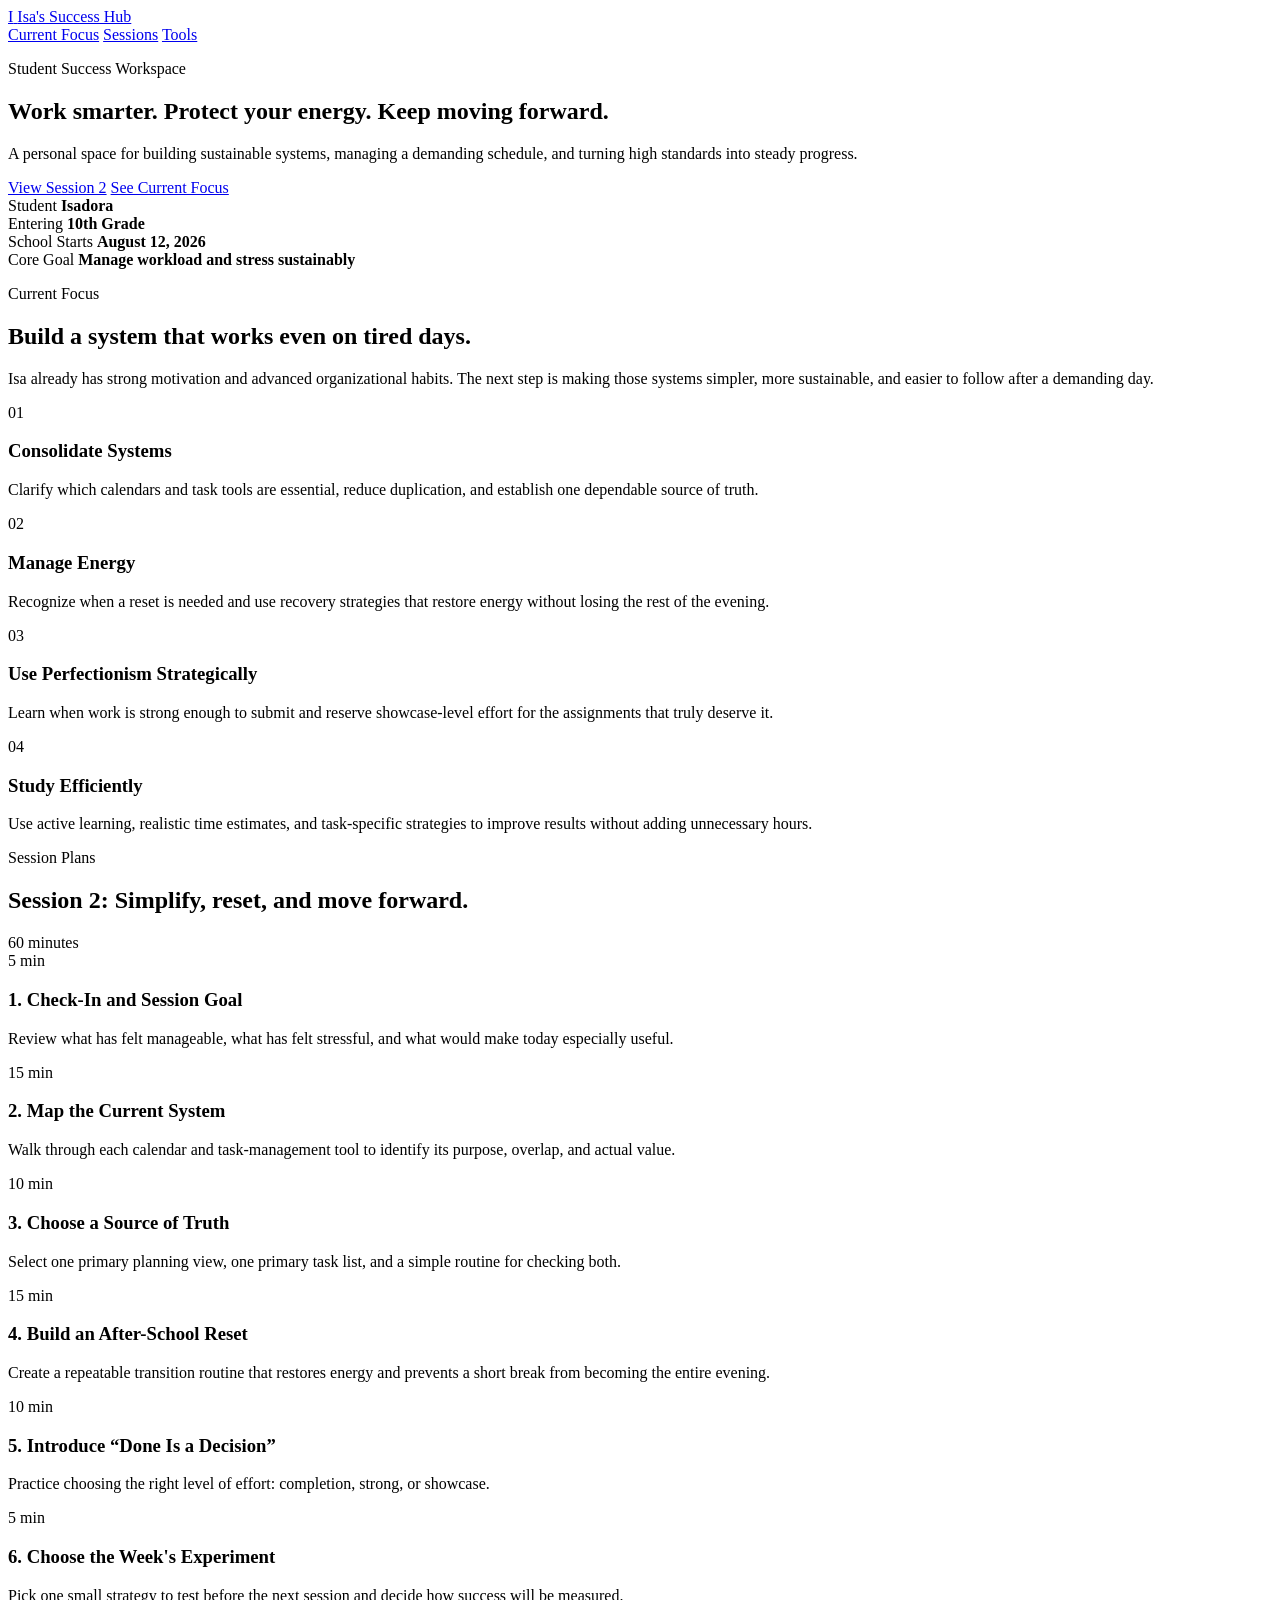
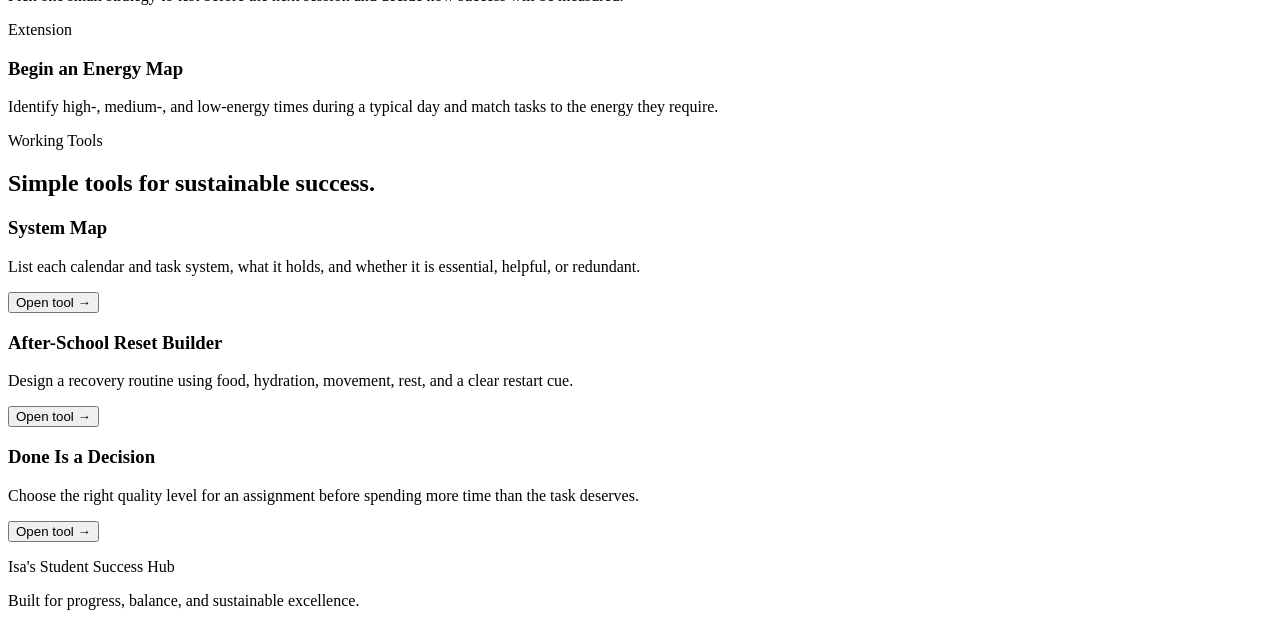
==== index.html @ ad044127 "Create initial student success homepage" ====
<!DOCTYPE html>
<html lang="en">
<head>
  <meta charset="UTF-8" />
  <meta name="viewport" content="width=device-width, initial-scale=1.0" />
  <meta name="description" content="Isa's student success workspace for study skills, organization, energy management, and sustainable high performance." />
  <title>Isa's Student Success Hub</title>
  <link rel="preconnect" href="https://fonts.googleapis.com" />
  <link rel="preconnect" href="https://fonts.gstatic.com" crossorigin />
  <link href="https://fonts.googleapis.com/css2?family=DM+Sans:wght@400;500;600;700&family=Playfair+Display:wght@700&display=swap" rel="stylesheet" />
  <link rel="stylesheet" href="styles.css" />
</head>
<body>
  <header class="site-header">
    <div class="container nav-wrap">
      <a class="brand" href="#top" aria-label="Isa's Student Success Hub home">
        <span class="brand-mark">I</span>
        <span>Isa's Success Hub</span>
      </a>
      <nav aria-label="Primary navigation">
        <a href="#focus">Current Focus</a>
        <a href="#sessions">Sessions</a>
        <a href="#tools">Tools</a>
      </nav>
    </div>
  </header>

  <main id="top">
    <section class="hero">
      <div class="container hero-grid">
        <div>
          <p class="eyebrow">Student Success Workspace</p>
          <h1>Work smarter. Protect your energy. Keep moving forward.</h1>
          <p class="hero-copy">
            A personal space for building sustainable systems, managing a demanding schedule,
            and turning high standards into steady progress.
          </p>
          <div class="hero-actions">
            <a class="button primary" href="#sessions">View Session 2</a>
            <a class="button secondary" href="#focus">See Current Focus</a>
          </div>
        </div>

        <aside class="hero-card" aria-label="Student profile summary">
          <div class="profile-row">
            <span class="profile-label">Student</span>
            <strong>Isadora</strong>
          </div>
          <div class="profile-row">
            <span class="profile-label">Entering</span>
            <strong>10th Grade</strong>
          </div>
          <div class="profile-row">
            <span class="profile-label">School Starts</span>
            <strong>August 12, 2026</strong>
          </div>
          <div class="profile-row">
            <span class="profile-label">Core Goal</span>
            <strong>Manage workload and stress sustainably</strong>
          </div>
        </aside>
      </div>
    </section>

    <section class="section" id="focus">
      <div class="container">
        <div class="section-heading">
          <p class="eyebrow">Current Focus</p>
          <h2>Build a system that works even on tired days.</h2>
          <p>
            Isa already has strong motivation and advanced organizational habits. The next step is
            making those systems simpler, more sustainable, and easier to follow after a demanding day.
          </p>
        </div>

        <div class="focus-grid">
          <article class="focus-card">
            <span class="card-number">01</span>
            <h3>Consolidate Systems</h3>
            <p>Clarify which calendars and task tools are essential, reduce duplication, and establish one dependable source of truth.</p>
          </article>
          <article class="focus-card">
            <span class="card-number">02</span>
            <h3>Manage Energy</h3>
            <p>Recognize when a reset is needed and use recovery strategies that restore energy without losing the rest of the evening.</p>
          </article>
          <article class="focus-card">
            <span class="card-number">03</span>
            <h3>Use Perfectionism Strategically</h3>
            <p>Learn when work is strong enough to submit and reserve showcase-level effort for the assignments that truly deserve it.</p>
          </article>
          <article class="focus-card">
            <span class="card-number">04</span>
            <h3>Study Efficiently</h3>
            <p>Use active learning, realistic time estimates, and task-specific strategies to improve results without adding unnecessary hours.</p>
          </article>
        </div>
      </div>
    </section>

    <section class="section alt" id="sessions">
      <div class="container">
        <div class="section-heading split-heading">
          <div>
            <p class="eyebrow">Session Plans</p>
            <h2>Session 2: Simplify, reset, and move forward.</h2>
          </div>
          <span class="time-pill">60 minutes</span>
        </div>

        <div class="agenda">
          <article class="agenda-item">
            <div class="agenda-time">5 min</div>
            <div>
              <h3>1. Check-In and Session Goal</h3>
              <p>Review what has felt manageable, what has felt stressful, and what would make today especially useful.</p>
            </div>
          </article>

          <article class="agenda-item">
            <div class="agenda-time">15 min</div>
            <div>
              <h3>2. Map the Current System</h3>
              <p>Walk through each calendar and task-management tool to identify its purpose, overlap, and actual value.</p>
            </div>
          </article>

          <article class="agenda-item">
            <div class="agenda-time">10 min</div>
            <div>
              <h3>3. Choose a Source of Truth</h3>
              <p>Select one primary planning view, one primary task list, and a simple routine for checking both.</p>
            </div>
          </article>

          <article class="agenda-item">
            <div class="agenda-time">15 min</div>
            <div>
              <h3>4. Build an After-School Reset</h3>
              <p>Create a repeatable transition routine that restores energy and prevents a short break from becoming the entire evening.</p>
            </div>
          </article>

          <article class="agenda-item">
            <div class="agenda-time">10 min</div>
            <div>
              <h3>5. Introduce “Done Is a Decision”</h3>
              <p>Practice choosing the right level of effort: completion, strong, or showcase.</p>
            </div>
          </article>

          <article class="agenda-item">
            <div class="agenda-time">5 min</div>
            <div>
              <h3>6. Choose the Week's Experiment</h3>
              <p>Pick one small strategy to test before the next session and decide how success will be measured.</p>
            </div>
          </article>
        </div>

        <div class="extension-box">
          <div>
            <p class="eyebrow">Extension</p>
            <h3>Begin an Energy Map</h3>
            <p>Identify high-, medium-, and low-energy times during a typical day and match tasks to the energy they require.</p>
          </div>
        </div>
      </div>
    </section>

    <section class="section" id="tools">
      <div class="container">
        <div class="section-heading">
          <p class="eyebrow">Working Tools</p>
          <h2>Simple tools for sustainable success.</h2>
        </div>

        <div class="tool-grid">
          <article class="tool-card">
            <h3>System Map</h3>
            <p>List each calendar and task system, what it holds, and whether it is essential, helpful, or redundant.</p>
            <button class="text-button" type="button" data-coming-soon>Open tool →</button>
          </article>
          <article class="tool-card">
            <h3>After-School Reset Builder</h3>
            <p>Design a recovery routine using food, hydration, movement, rest, and a clear restart cue.</p>
            <button class="text-button" type="button" data-coming-soon>Open tool →</button>
          </article>
          <article class="tool-card">
            <h3>Done Is a Decision</h3>
            <p>Choose the right quality level for an assignment before spending more time than the task deserves.</p>
            <button class="text-button" type="button" data-coming-soon>Open tool →</button>
          </article>
        </div>

        <div class="notice" id="notice" role="status" aria-live="polite" hidden>
          This tool is planned for the next build.
        </div>
      </div>
    </section>
  </main>

  <footer>
    <div class="container footer-wrap">
      <p>Isa's Student Success Hub</p>
      <p>Built for progress, balance, and sustainable excellence.</p>
    </div>
  </footer>

  <script src="script.js"></script>
</body>
</html>
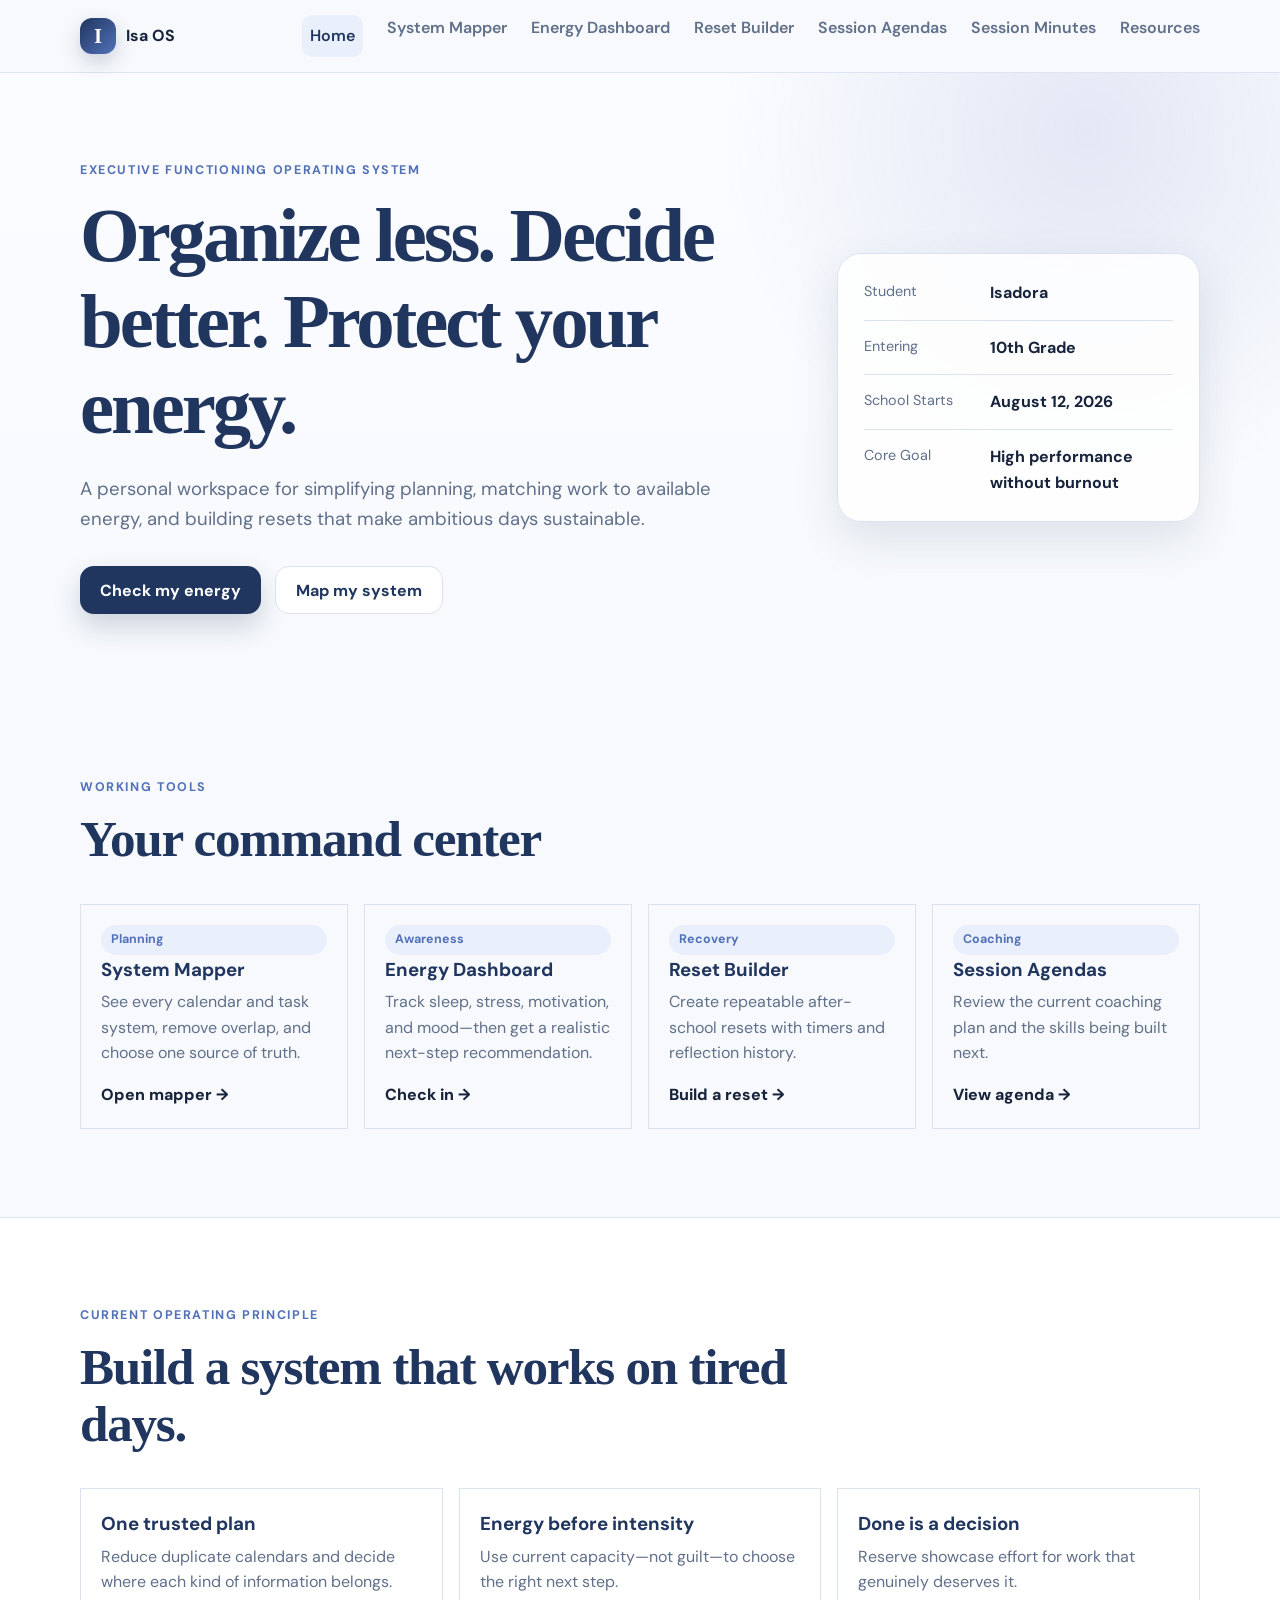
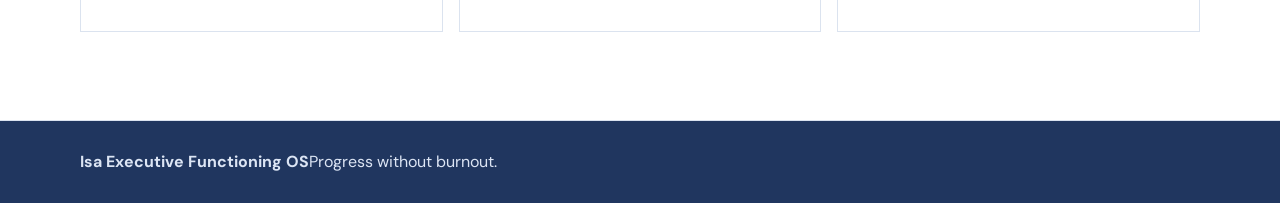
==== commit 72c5488a: "Connect dashboard to executive functioning tools" ====
--- a/index.html
+++ b/index.html
@@ -1,212 +1 @@
-<!DOCTYPE html>
-<html lang="en">
-<head>
-  <meta charset="UTF-8" />
-  <meta name="viewport" content="width=device-width, initial-scale=1.0" />
-  <meta name="description" content="Isa's student success workspace for study skills, organization, energy management, and sustainable high performance." />
-  <title>Isa's Student Success Hub</title>
-  <link rel="preconnect" href="https://fonts.googleapis.com" />
-  <link rel="preconnect" href="https://fonts.gstatic.com" crossorigin />
-  <link href="https://fonts.googleapis.com/css2?family=DM+Sans:wght@400;500;600;700&family=Playfair+Display:wght@700&display=swap" rel="stylesheet" />
-  <link rel="stylesheet" href="styles.css" />
-</head>
-<body>
-  <header class="site-header">
-    <div class="container nav-wrap">
-      <a class="brand" href="#top" aria-label="Isa's Student Success Hub home">
-        <span class="brand-mark">I</span>
-        <span>Isa's Success Hub</span>
-      </a>
-      <nav aria-label="Primary navigation">
-        <a href="#focus">Current Focus</a>
-        <a href="#sessions">Sessions</a>
-        <a href="#tools">Tools</a>
-      </nav>
-    </div>
-  </header>
-
-  <main id="top">
-    <section class="hero">
-      <div class="container hero-grid">
-        <div>
-          <p class="eyebrow">Student Success Workspace</p>
-          <h1>Work smarter. Protect your energy. Keep moving forward.</h1>
-          <p class="hero-copy">
-            A personal space for building sustainable systems, managing a demanding schedule,
-            and turning high standards into steady progress.
-          </p>
-          <div class="hero-actions">
-            <a class="button primary" href="#sessions">View Session 2</a>
-            <a class="button secondary" href="#focus">See Current Focus</a>
-          </div>
-        </div>
-
-        <aside class="hero-card" aria-label="Student profile summary">
-          <div class="profile-row">
-            <span class="profile-label">Student</span>
-            <strong>Isadora</strong>
-          </div>
-          <div class="profile-row">
-            <span class="profile-label">Entering</span>
-            <strong>10th Grade</strong>
-          </div>
-          <div class="profile-row">
-            <span class="profile-label">School Starts</span>
-            <strong>August 12, 2026</strong>
-          </div>
-          <div class="profile-row">
-            <span class="profile-label">Core Goal</span>
-            <strong>Manage workload and stress sustainably</strong>
-          </div>
-        </aside>
-      </div>
-    </section>
-
-    <section class="section" id="focus">
-      <div class="container">
-        <div class="section-heading">
-          <p class="eyebrow">Current Focus</p>
-          <h2>Build a system that works even on tired days.</h2>
-          <p>
-            Isa already has strong motivation and advanced organizational habits. The next step is
-            making those systems simpler, more sustainable, and easier to follow after a demanding day.
-          </p>
-        </div>
-
-        <div class="focus-grid">
-          <article class="focus-card">
-            <span class="card-number">01</span>
-            <h3>Consolidate Systems</h3>
-            <p>Clarify which calendars and task tools are essential, reduce duplication, and establish one dependable source of truth.</p>
-          </article>
-          <article class="focus-card">
-            <span class="card-number">02</span>
-            <h3>Manage Energy</h3>
-            <p>Recognize when a reset is needed and use recovery strategies that restore energy without losing the rest of the evening.</p>
-          </article>
-          <article class="focus-card">
-            <span class="card-number">03</span>
-            <h3>Use Perfectionism Strategically</h3>
-            <p>Learn when work is strong enough to submit and reserve showcase-level effort for the assignments that truly deserve it.</p>
-          </article>
-          <article class="focus-card">
-            <span class="card-number">04</span>
-            <h3>Study Efficiently</h3>
-            <p>Use active learning, realistic time estimates, and task-specific strategies to improve results without adding unnecessary hours.</p>
-          </article>
-        </div>
-      </div>
-    </section>
-
-    <section class="section alt" id="sessions">
-      <div class="container">
-        <div class="section-heading split-heading">
-          <div>
-            <p class="eyebrow">Session Plans</p>
-            <h2>Session 2: Simplify, reset, and move forward.</h2>
-          </div>
-          <span class="time-pill">60 minutes</span>
-        </div>
-
-        <div class="agenda">
-          <article class="agenda-item">
-            <div class="agenda-time">5 min</div>
-            <div>
-              <h3>1. Check-In and Session Goal</h3>
-              <p>Review what has felt manageable, what has felt stressful, and what would make today especially useful.</p>
-            </div>
-          </article>
-
-          <article class="agenda-item">
-            <div class="agenda-time">15 min</div>
-            <div>
-              <h3>2. Map the Current System</h3>
-              <p>Walk through each calendar and task-management tool to identify its purpose, overlap, and actual value.</p>
-            </div>
-          </article>
-
-          <article class="agenda-item">
-            <div class="agenda-time">10 min</div>
-            <div>
-              <h3>3. Choose a Source of Truth</h3>
-              <p>Select one primary planning view, one primary task list, and a simple routine for checking both.</p>
-            </div>
-          </article>
-
-          <article class="agenda-item">
-            <div class="agenda-time">15 min</div>
-            <div>
-              <h3>4. Build an After-School Reset</h3>
-              <p>Create a repeatable transition routine that restores energy and prevents a short break from becoming the entire evening.</p>
-            </div>
-          </article>
-
-          <article class="agenda-item">
-            <div class="agenda-time">10 min</div>
-            <div>
-              <h3>5. Introduce “Done Is a Decision”</h3>
-              <p>Practice choosing the right level of effort: completion, strong, or showcase.</p>
-            </div>
-          </article>
-
-          <article class="agenda-item">
-            <div class="agenda-time">5 min</div>
-            <div>
-              <h3>6. Choose the Week's Experiment</h3>
-              <p>Pick one small strategy to test before the next session and decide how success will be measured.</p>
-            </div>
-          </article>
-        </div>
-
-        <div class="extension-box">
-          <div>
-            <p class="eyebrow">Extension</p>
-            <h3>Begin an Energy Map</h3>
-            <p>Identify high-, medium-, and low-energy times during a typical day and match tasks to the energy they require.</p>
-          </div>
-        </div>
-      </div>
-    </section>
-
-    <section class="section" id="tools">
-      <div class="container">
-        <div class="section-heading">
-          <p class="eyebrow">Working Tools</p>
-          <h2>Simple tools for sustainable success.</h2>
-        </div>
-
-        <div class="tool-grid">
-          <article class="tool-card">
-            <h3>System Map</h3>
-            <p>List each calendar and task system, what it holds, and whether it is essential, helpful, or redundant.</p>
-            <button class="text-button" type="button" data-coming-soon>Open tool →</button>
-          </article>
-          <article class="tool-card">
-            <h3>After-School Reset Builder</h3>
-            <p>Design a recovery routine using food, hydration, movement, rest, and a clear restart cue.</p>
-            <button class="text-button" type="button" data-coming-soon>Open tool →</button>
-          </article>
-          <article class="tool-card">
-            <h3>Done Is a Decision</h3>
-            <p>Choose the right quality level for an assignment before spending more time than the task deserves.</p>
-            <button class="text-button" type="button" data-coming-soon>Open tool →</button>
-          </article>
-        </div>
-
-        <div class="notice" id="notice" role="status" aria-live="polite" hidden>
-          This tool is planned for the next build.
-        </div>
-      </div>
-    </section>
-  </main>
-
-  <footer>
-    <div class="container footer-wrap">
-      <p>Isa's Student Success Hub</p>
-      <p>Built for progress, balance, and sustainable excellence.</p>
-    </div>
-  </footer>
-
-  <script src="script.js"></script>
-</body>
-</html>
+<!doctype html><html lang="en"><head><meta charset="utf-8"><meta name="viewport" content="width=device-width,initial-scale=1"><meta name="description" content="Isadora's executive functioning operating system"><title>Isa Executive Functioning OS</title><link rel="preconnect" href="https://fonts.googleapis.com"><link rel="stylesheet" href="https://fonts.googleapis.com/css2?family=DM+Sans:wght@400;600;700;800&display=swap"><link rel="stylesheet" href="styles.css"><link rel="stylesheet" href="cards.css"><link rel="stylesheet" href="tools.css"><script src="theme.js"></script></head><body><div data-navigation></div><main><section class="hero"><div class="container hero-grid"><div><p class="eyebrow">Executive Functioning Operating System</p><h1>Organize less. Decide better. Protect your energy.</h1><p class="hero-copy">A personal workspace for simplifying planning, matching work to available energy, and building resets that make ambitious days sustainable.</p><div class="hero-actions"><a class="button primary" href="energy-dashboard.html">Check my energy</a><a class="button secondary" href="system-mapper.html">Map my system</a></div></div><aside class="hero-card"><div class="profile-row"><span class="profile-label">Student</span><strong>Isadora</strong></div><div class="profile-row"><span class="profile-label">Entering</span><strong>10th Grade</strong></div><div class="profile-row"><span class="profile-label">School Starts</span><strong>August 12, 2026</strong></div><div class="profile-row"><span class="profile-label">Core Goal</span><strong>High performance without burnout</strong></div></aside></div></section><section class="section"><div class="container"><div class="section-heading"><p class="eyebrow">Working tools</p><h2>Your command center</h2></div><div class="card-grid"><a class="card tool-link" href="system-mapper.html"><span class="badge">Planning</span><h3>System Mapper</h3><p class="muted">See every calendar and task system, remove overlap, and choose one source of truth.</p><span class="arrow">Open mapper →</span></a><a class="card tool-link" href="energy-dashboard.html"><span class="badge">Awareness</span><h3>Energy Dashboard</h3><p class="muted">Track sleep, stress, motivation, and mood—then get a realistic next-step recommendation.</p><span class="arrow">Check in →</span></a><a class="card tool-link" href="reset-builder.html"><span class="badge">Recovery</span><h3>Reset Builder</h3><p class="muted">Create repeatable after-school resets with timers and reflection history.</p><span class="arrow">Build a reset →</span></a><a class="card tool-link" href="session-agendas.html"><span class="badge">Coaching</span><h3>Session Agendas</h3><p class="muted">Review the current coaching plan and the skills being built next.</p><span class="arrow">View agenda →</span></a></div></div></section><section class="section alt"><div class="container"><div class="section-heading"><p class="eyebrow">Current operating principle</p><h2>Build a system that works on tired days.</h2></div><div class="card-grid"><article class="card"><h3>One trusted plan</h3><p class="muted">Reduce duplicate calendars and decide where each kind of information belongs.</p></article><article class="card"><h3>Energy before intensity</h3><p class="muted">Use current capacity—not guilt—to choose the right next step.</p></article><article class="card"><h3>Done is a decision</h3><p class="muted">Reserve showcase effort for work that genuinely deserves it.</p></article></div></div></section></main><div data-footer></div><script src="navigation.js"></script><script src="common.js"></script></body></html>
--- a/styles.css
+++ b/styles.css
@@ -0,0 +1,417 @@
+:root {
+  --ink: #17233b;
+  --muted: #61708a;
+  --paper: #f7f9fc;
+  --white: #ffffff;
+  --navy: #20365f;
+  --blue: #5271b8;
+  --blue-soft: #eaf0fb;
+  --gold: #d9a84e;
+  --line: #dbe3ef;
+  --shadow: 0 18px 45px rgba(32, 54, 95, 0.12);
+}
+
+* {
+  box-sizing: border-box;
+}
+
+html {
+  scroll-behavior: smooth;
+}
+
+body {
+  margin: 0;
+  font-family: "DM Sans", sans-serif;
+  color: var(--ink);
+  background: var(--paper);
+  line-height: 1.6;
+}
+
+a {
+  color: inherit;
+}
+
+button,
+a {
+  -webkit-tap-highlight-color: transparent;
+}
+
+.container {
+  width: min(1120px, calc(100% - 40px));
+  margin: 0 auto;
+}
+
+.site-header {
+  position: sticky;
+  top: 0;
+  z-index: 10;
+  background: rgba(247, 249, 252, 0.94);
+  backdrop-filter: blur(14px);
+  border-bottom: 1px solid rgba(219, 227, 239, 0.9);
+}
+
+.nav-wrap {
+  min-height: 72px;
+  display: flex;
+  align-items: center;
+  justify-content: space-between;
+  gap: 24px;
+}
+
+.brand {
+  display: inline-flex;
+  align-items: center;
+  gap: 10px;
+  font-weight: 700;
+  text-decoration: none;
+}
+
+.brand-mark {
+  width: 36px;
+  height: 36px;
+  display: grid;
+  place-items: center;
+  border-radius: 12px;
+  color: var(--white);
+  background: linear-gradient(135deg, var(--navy), var(--blue));
+  font-family: "Playfair Display", serif;
+  font-size: 1.3rem;
+  box-shadow: 0 8px 20px rgba(32, 54, 95, 0.2);
+}
+
+nav {
+  display: flex;
+  gap: 24px;
+}
+
+nav a {
+  text-decoration: none;
+  color: var(--muted);
+  font-weight: 600;
+}
+
+nav a:hover,
+nav a:focus-visible {
+  color: var(--navy);
+}
+
+.hero {
+  padding: 88px 0 76px;
+  background:
+    radial-gradient(circle at 85% 10%, rgba(82, 113, 184, 0.14), transparent 30%),
+    linear-gradient(180deg, #fbfcff 0%, var(--paper) 100%);
+}
+
+.hero-grid {
+  display: grid;
+  grid-template-columns: minmax(0, 1.45fr) minmax(300px, 0.75fr);
+  gap: 56px;
+  align-items: center;
+}
+
+.eyebrow {
+  margin: 0 0 12px;
+  color: var(--blue);
+  font-size: 0.78rem;
+  font-weight: 700;
+  letter-spacing: 0.13em;
+  text-transform: uppercase;
+}
+
+h1,
+h2 {
+  font-family: "Playfair Display", serif;
+  line-height: 1.12;
+  margin: 0;
+  color: var(--navy);
+}
+
+h1 {
+  max-width: 780px;
+  font-size: clamp(2.7rem, 6vw, 5.5rem);
+  letter-spacing: -0.04em;
+}
+
+h2 {
+  font-size: clamp(2rem, 4vw, 3.35rem);
+  letter-spacing: -0.025em;
+}
+
+h3 {
+  margin: 0 0 8px;
+  line-height: 1.25;
+  color: var(--navy);
+}
+
+p {
+  margin-top: 0;
+}
+
+.hero-copy {
+  max-width: 690px;
+  margin: 24px 0 0;
+  font-size: 1.16rem;
+  color: var(--muted);
+}
+
+.hero-actions {
+  display: flex;
+  flex-wrap: wrap;
+  gap: 14px;
+  margin-top: 32px;
+}
+
+.button {
+  display: inline-flex;
+  align-items: center;
+  justify-content: center;
+  min-height: 48px;
+  padding: 0 20px;
+  border-radius: 14px;
+  font-weight: 700;
+  text-decoration: none;
+}
+
+.button.primary {
+  color: var(--white);
+  background: var(--navy);
+  box-shadow: 0 12px 28px rgba(32, 54, 95, 0.2);
+}
+
+.button.secondary {
+  color: var(--navy);
+  background: var(--white);
+  border: 1px solid var(--line);
+}
+
+.hero-card {
+  padding: 26px;
+  border-radius: 24px;
+  background: rgba(255, 255, 255, 0.86);
+  border: 1px solid var(--line);
+  box-shadow: var(--shadow);
+}
+
+.profile-row {
+  display: grid;
+  grid-template-columns: 110px 1fr;
+  gap: 16px;
+  padding: 14px 0;
+  border-bottom: 1px solid var(--line);
+}
+
+.profile-row:first-child {
+  padding-top: 0;
+}
+
+.profile-row:last-child {
+  padding-bottom: 0;
+  border-bottom: 0;
+}
+
+.profile-label {
+  color: var(--muted);
+  font-size: 0.9rem;
+}
+
+.section {
+  padding: 88px 0;
+}
+
+.section.alt {
+  background: var(--white);
+  border-top: 1px solid var(--line);
+  border-bottom: 1px solid var(--line);
+}
+
+.section-heading {
+  max-width: 780px;
+  margin-bottom: 36px;
+}
+
+.section-heading > p:last-child {
+  margin-top: 16px;
+  color: var(--muted);
+  font-size: 1.08rem;
+}
+
+.split-heading {
+  max-width: none;
+  display: flex;
+  align-items: end;
+  justify-content: space-between;
+  gap: 28px;
+}
+
+.time-pill {
+  flex: 0 0 auto;
+  display: inline-flex;
+  align-items: center;
+  min-height: 40px;
+  padding: 0 14px;
+  border-radius: 999px;
+  color: var(--navy);
+  background: var(--blue-soft);
+  font-weight: 700;
+}
+
+.focus-grid,
+.tool-grid {
+  display: grid;
+  grid-template-columns: repeat(2, minmax(0, 1fr));
+  gap: 22px;
+}
+
+.focus-card,
+.tool-card {
+  padding: 28px;
+  border-radius: 22px;
+  border: 1px solid var(--line);
+  background: var(--white);
+  box-shadow: 0 10px 28px rgba(32, 54, 95, 0.07);
+}
+
+.card-number {
+  display: inline-flex;
+  margin-bottom: 24px;
+  color: var(--gold);
+  font-weight: 700;
+  letter-spacing: 0.08em;
+}
+
+.focus-card p,
+.tool-card p,
+.agenda-item p,
+.extension-box p {
+  color: var(--muted);
+  margin-bottom: 0;
+}
+
+.agenda {
+  overflow: hidden;
+  border: 1px solid var(--line);
+  border-radius: 24px;
+  background: var(--white);
+}
+
+.agenda-item {
+  display: grid;
+  grid-template-columns: 92px 1fr;
+  gap: 24px;
+  padding: 25px 28px;
+  border-bottom: 1px solid var(--line);
+}
+
+.agenda-item:last-child {
+  border-bottom: 0;
+}
+
+.agenda-time {
+  color: var(--blue);
+  font-weight: 700;
+}
+
+.extension-box {
+  margin-top: 24px;
+  padding: 28px;
+  border-radius: 22px;
+  background: linear-gradient(135deg, var(--navy), #304f88);
+  box-shadow: var(--shadow);
+}
+
+.extension-box h3,
+.extension-box p {
+  color: var(--white);
+}
+
+.extension-box .eyebrow {
+  color: #c9d8fb;
+}
+
+.text-button {
+  padding: 0;
+  border: 0;
+  background: none;
+  color: var(--blue);
+  font: inherit;
+  font-weight: 700;
+  cursor: pointer;
+}
+
+.text-button:hover,
+.text-button:focus-visible {
+  color: var(--navy);
+}
+
+.notice {
+  margin-top: 22px;
+  padding: 14px 18px;
+  border: 1px solid #cfdcf5;
+  border-radius: 14px;
+  color: var(--navy);
+  background: var(--blue-soft);
+  font-weight: 600;
+}
+
+footer {
+  padding: 28px 0;
+  color: #dce5f4;
+  background: var(--navy);
+}
+
+.footer-wrap {
+  display: flex;
+  justify-content: space-between;
+  gap: 24px;
+}
+
+.footer-wrap p {
+  margin: 0;
+}
+
+@media (max-width: 820px) {
+  nav {
+    display: none;
+  }
+
+  .hero {
+    padding-top: 64px;
+  }
+
+  .hero-grid {
+    grid-template-columns: 1fr;
+    gap: 34px;
+  }
+
+  .focus-grid,
+  .tool-grid {
+    grid-template-columns: 1fr;
+  }
+
+  .split-heading,
+  .footer-wrap {
+    align-items: flex-start;
+    flex-direction: column;
+  }
+}
+
+@media (max-width: 560px) {
+  .container {
+    width: min(100% - 24px, 1120px);
+  }
+
+  .section {
+    padding: 64px 0;
+  }
+
+  .agenda-item {
+    grid-template-columns: 1fr;
+    gap: 8px;
+    padding: 22px;
+  }
+
+  .profile-row {
+    grid-template-columns: 1fr;
+    gap: 4px;
+  }
+}
--- a/cards.css
+++ b/cards.css
@@ -0,0 +1 @@
+.card-grid{display:grid;grid-template-columns:repeat(auto-fit,minmax(240px,1fr));gap:1rem}.card{background:var(--surface);border:1px solid var(--line);border-radius:var(--radius-lg);padding:1.25rem;box-shadow:var(--shadow-sm);transition:.2s}.card:hover{transform:translateY(-2px);box-shadow:var(--shadow-md)}.card h3{margin:.2rem 0 .5rem}.stat-card strong{display:block;font-size:2rem;color:var(--primary)}.tool-link{display:flex;flex-direction:column;min-height:210px;text-decoration:none}.tool-link .arrow{margin-top:auto;font-weight:800;color:var(--primary)}.badge{display:inline-flex;align-items:center;border-radius:999px;padding:.3rem .65rem;background:var(--primary-soft);color:var(--primary);font-size:.78rem;font-weight:800}
--- a/tools.css
+++ b/tools.css
@@ -0,0 +1 @@
+.page-hero{padding:64px 0 40px}.lead{max-width:760px;color:var(--muted);font-size:1.1rem;margin-top:18px}.stack{display:grid;gap:18px}.panel{background:var(--white);border:1px solid var(--line);border-radius:22px;padding:24px;box-shadow:0 10px 28px rgba(32,54,95,.07)}.form-grid{display:grid;grid-template-columns:repeat(2,minmax(0,1fr));gap:16px}.field{display:grid;gap:6px}.field label{font-weight:700}.field input,.field select,.field textarea{width:100%;border:1px solid var(--line);border-radius:11px;padding:11px;background:var(--paper);color:var(--ink);font:inherit}.check-grid{display:grid;grid-template-columns:repeat(3,minmax(0,1fr));gap:8px}.check-chip{display:flex;align-items:center;gap:7px;background:var(--blue-soft);padding:9px;border-radius:10px}.actions{display:flex;flex-wrap:wrap;gap:10px;margin-top:18px}.empty{padding:28px;text-align:center;color:var(--muted);border:1px dashed var(--line);border-radius:16px}.list{display:grid;gap:12px}.list-item{background:var(--white);border:1px solid var(--line);border-radius:15px;padding:16px}.muted{color:var(--muted)}.badge{display:inline-flex;border-radius:999px;padding:5px 10px;background:var(--blue-soft);color:var(--blue);font-size:.78rem;font-weight:700}.gauge{height:12px;background:var(--blue-soft);border-radius:999px;overflow:hidden}.gauge span{display:block;height:100%;width:50%;background:linear-gradient(90deg,#c85656,#d9a84e,#2e8b69)}.recommendation{border-left:5px solid var(--gold);background:var(--blue-soft);padding:16px;border-radius:12px}.flow{display:flex;gap:8px;align-items:center;flex-wrap:wrap}.flow-node{background:var(--blue-soft);padding:10px 13px;border-radius:12px;font-weight:700}.timer{font-size:clamp(3rem,10vw,6rem);font-weight:800;text-align:center;color:var(--navy);font-variant-numeric:tabular-nums}.danger-button{border:0;background:none;color:#b34b4b;font-weight:700;cursor:pointer}canvas{width:100%;max-height:280px}.nav-toggle{display:none}.primary-nav a[aria-current=page]{color:var(--navy);background:var(--blue-soft);padding:8px;border-radius:10px}@media(max-width:820px){.nav-toggle{display:block;margin-left:auto}.primary-nav{display:none;position:absolute;top:72px;left:0;right:0;background:var(--white);padding:16px;flex-direction:column}.primary-nav.open{display:flex}.form-grid{grid-template-columns:1fr}.check-grid{grid-template-columns:repeat(2,1fr)}}@media(max-width:520px){.check-grid{grid-template-columns:1fr}.panel{padding:17px}}
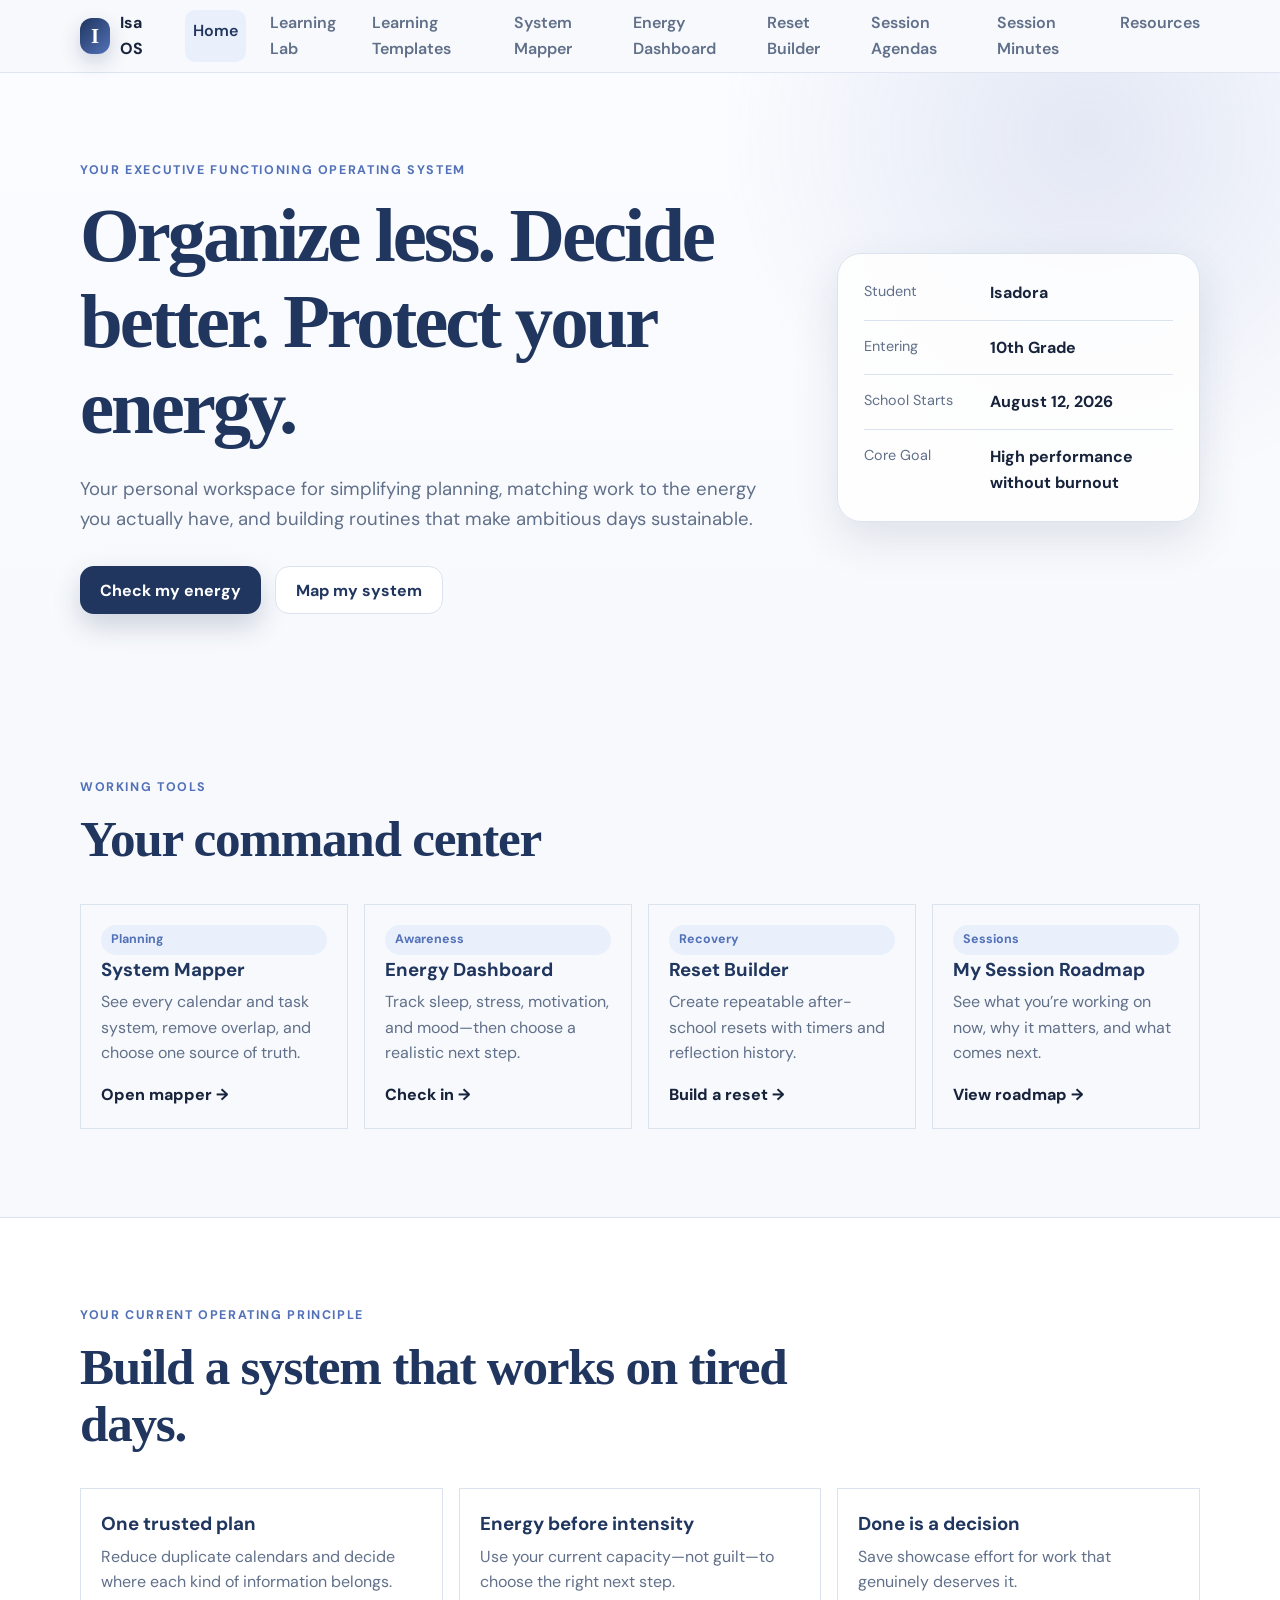
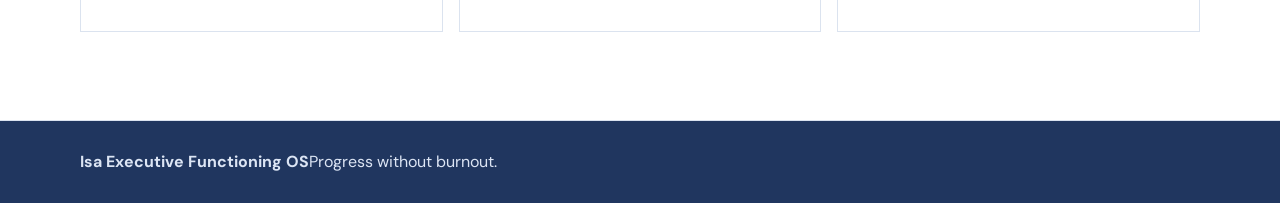
==== commit e36d783c: "Make Isa homepage language student-facing" ====
--- a/index.html
+++ b/index.html
@@ -1 +1 @@
-<!doctype html><html lang="en"><head><meta charset="utf-8"><meta name="viewport" content="width=device-width,initial-scale=1"><meta name="description" content="Isadora's executive functioning operating system"><title>Isa Executive Functioning OS</title><link rel="preconnect" href="https://fonts.googleapis.com"><link rel="stylesheet" href="https://fonts.googleapis.com/css2?family=DM+Sans:wght@400;600;700;800&display=swap"><link rel="stylesheet" href="styles.css"><link rel="stylesheet" href="cards.css"><link rel="stylesheet" href="tools.css"><script src="theme.js"></script></head><body><div data-navigation></div><main><section class="hero"><div class="container hero-grid"><div><p class="eyebrow">Executive Functioning Operating System</p><h1>Organize less. Decide better. Protect your energy.</h1><p class="hero-copy">A personal workspace for simplifying planning, matching work to available energy, and building resets that make ambitious days sustainable.</p><div class="hero-actions"><a class="button primary" href="energy-dashboard.html">Check my energy</a><a class="button secondary" href="system-mapper.html">Map my system</a></div></div><aside class="hero-card"><div class="profile-row"><span class="profile-label">Student</span><strong>Isadora</strong></div><div class="profile-row"><span class="profile-label">Entering</span><strong>10th Grade</strong></div><div class="profile-row"><span class="profile-label">School Starts</span><strong>August 12, 2026</strong></div><div class="profile-row"><span class="profile-label">Core Goal</span><strong>High performance without burnout</strong></div></aside></div></section><section class="section"><div class="container"><div class="section-heading"><p class="eyebrow">Working tools</p><h2>Your command center</h2></div><div class="card-grid"><a class="card tool-link" href="system-mapper.html"><span class="badge">Planning</span><h3>System Mapper</h3><p class="muted">See every calendar and task system, remove overlap, and choose one source of truth.</p><span class="arrow">Open mapper →</span></a><a class="card tool-link" href="energy-dashboard.html"><span class="badge">Awareness</span><h3>Energy Dashboard</h3><p class="muted">Track sleep, stress, motivation, and mood—then get a realistic next-step recommendation.</p><span class="arrow">Check in →</span></a><a class="card tool-link" href="reset-builder.html"><span class="badge">Recovery</span><h3>Reset Builder</h3><p class="muted">Create repeatable after-school resets with timers and reflection history.</p><span class="arrow">Build a reset →</span></a><a class="card tool-link" href="session-agendas.html"><span class="badge">Coaching</span><h3>Session Agendas</h3><p class="muted">Review the current coaching plan and the skills being built next.</p><span class="arrow">View agenda →</span></a></div></div></section><section class="section alt"><div class="container"><div class="section-heading"><p class="eyebrow">Current operating principle</p><h2>Build a system that works on tired days.</h2></div><div class="card-grid"><article class="card"><h3>One trusted plan</h3><p class="muted">Reduce duplicate calendars and decide where each kind of information belongs.</p></article><article class="card"><h3>Energy before intensity</h3><p class="muted">Use current capacity—not guilt—to choose the right next step.</p></article><article class="card"><h3>Done is a decision</h3><p class="muted">Reserve showcase effort for work that genuinely deserves it.</p></article></div></div></section></main><div data-footer></div><script src="navigation.js"></script><script src="common.js"></script></body></html>+<!doctype html><html lang="en"><head><meta charset="utf-8"><meta name="viewport" content="width=device-width,initial-scale=1"><meta name="description" content="Isadora's executive functioning operating system"><title>Isa Executive Functioning OS</title><link rel="preconnect" href="https://fonts.googleapis.com"><link rel="stylesheet" href="https://fonts.googleapis.com/css2?family=DM+Sans:wght@400;600;700;800&display=swap"><link rel="stylesheet" href="styles.css"><link rel="stylesheet" href="cards.css"><link rel="stylesheet" href="tools.css"><script src="theme.js"></script></head><body><div data-navigation></div><main><section class="hero"><div class="container hero-grid"><div><p class="eyebrow">Your Executive Functioning Operating System</p><h1>Organize less. Decide better. Protect your energy.</h1><p class="hero-copy">Your personal workspace for simplifying planning, matching work to the energy you actually have, and building routines that make ambitious days sustainable.</p><div class="hero-actions"><a class="button primary" href="energy-dashboard.html">Check my energy</a><a class="button secondary" href="system-mapper.html">Map my system</a></div></div><aside class="hero-card"><div class="profile-row"><span class="profile-label">Student</span><strong>Isadora</strong></div><div class="profile-row"><span class="profile-label">Entering</span><strong>10th Grade</strong></div><div class="profile-row"><span class="profile-label">School Starts</span><strong>August 12, 2026</strong></div><div class="profile-row"><span class="profile-label">Core Goal</span><strong>High performance without burnout</strong></div></aside></div></section><section class="section"><div class="container"><div class="section-heading"><p class="eyebrow">Working tools</p><h2>Your command center</h2></div><div class="card-grid"><a class="card tool-link" href="system-mapper.html"><span class="badge">Planning</span><h3>System Mapper</h3><p class="muted">See every calendar and task system, remove overlap, and choose one source of truth.</p><span class="arrow">Open mapper →</span></a><a class="card tool-link" href="energy-dashboard.html"><span class="badge">Awareness</span><h3>Energy Dashboard</h3><p class="muted">Track sleep, stress, motivation, and mood—then choose a realistic next step.</p><span class="arrow">Check in →</span></a><a class="card tool-link" href="reset-builder.html"><span class="badge">Recovery</span><h3>Reset Builder</h3><p class="muted">Create repeatable after-school resets with timers and reflection history.</p><span class="arrow">Build a reset →</span></a><a class="card tool-link" href="session-agendas.html"><span class="badge">Sessions</span><h3>My Session Roadmap</h3><p class="muted">See what you’re working on now, why it matters, and what comes next.</p><span class="arrow">View roadmap →</span></a></div></div></section><section class="section alt"><div class="container"><div class="section-heading"><p class="eyebrow">Your current operating principle</p><h2>Build a system that works on tired days.</h2></div><div class="card-grid"><article class="card"><h3>One trusted plan</h3><p class="muted">Reduce duplicate calendars and decide where each kind of information belongs.</p></article><article class="card"><h3>Energy before intensity</h3><p class="muted">Use your current capacity—not guilt—to choose the right next step.</p></article><article class="card"><h3>Done is a decision</h3><p class="muted">Save showcase effort for work that genuinely deserves it.</p></article></div></div></section></main><div data-footer></div><script src="navigation.js"></script><script src="common.js"></script></body></html>
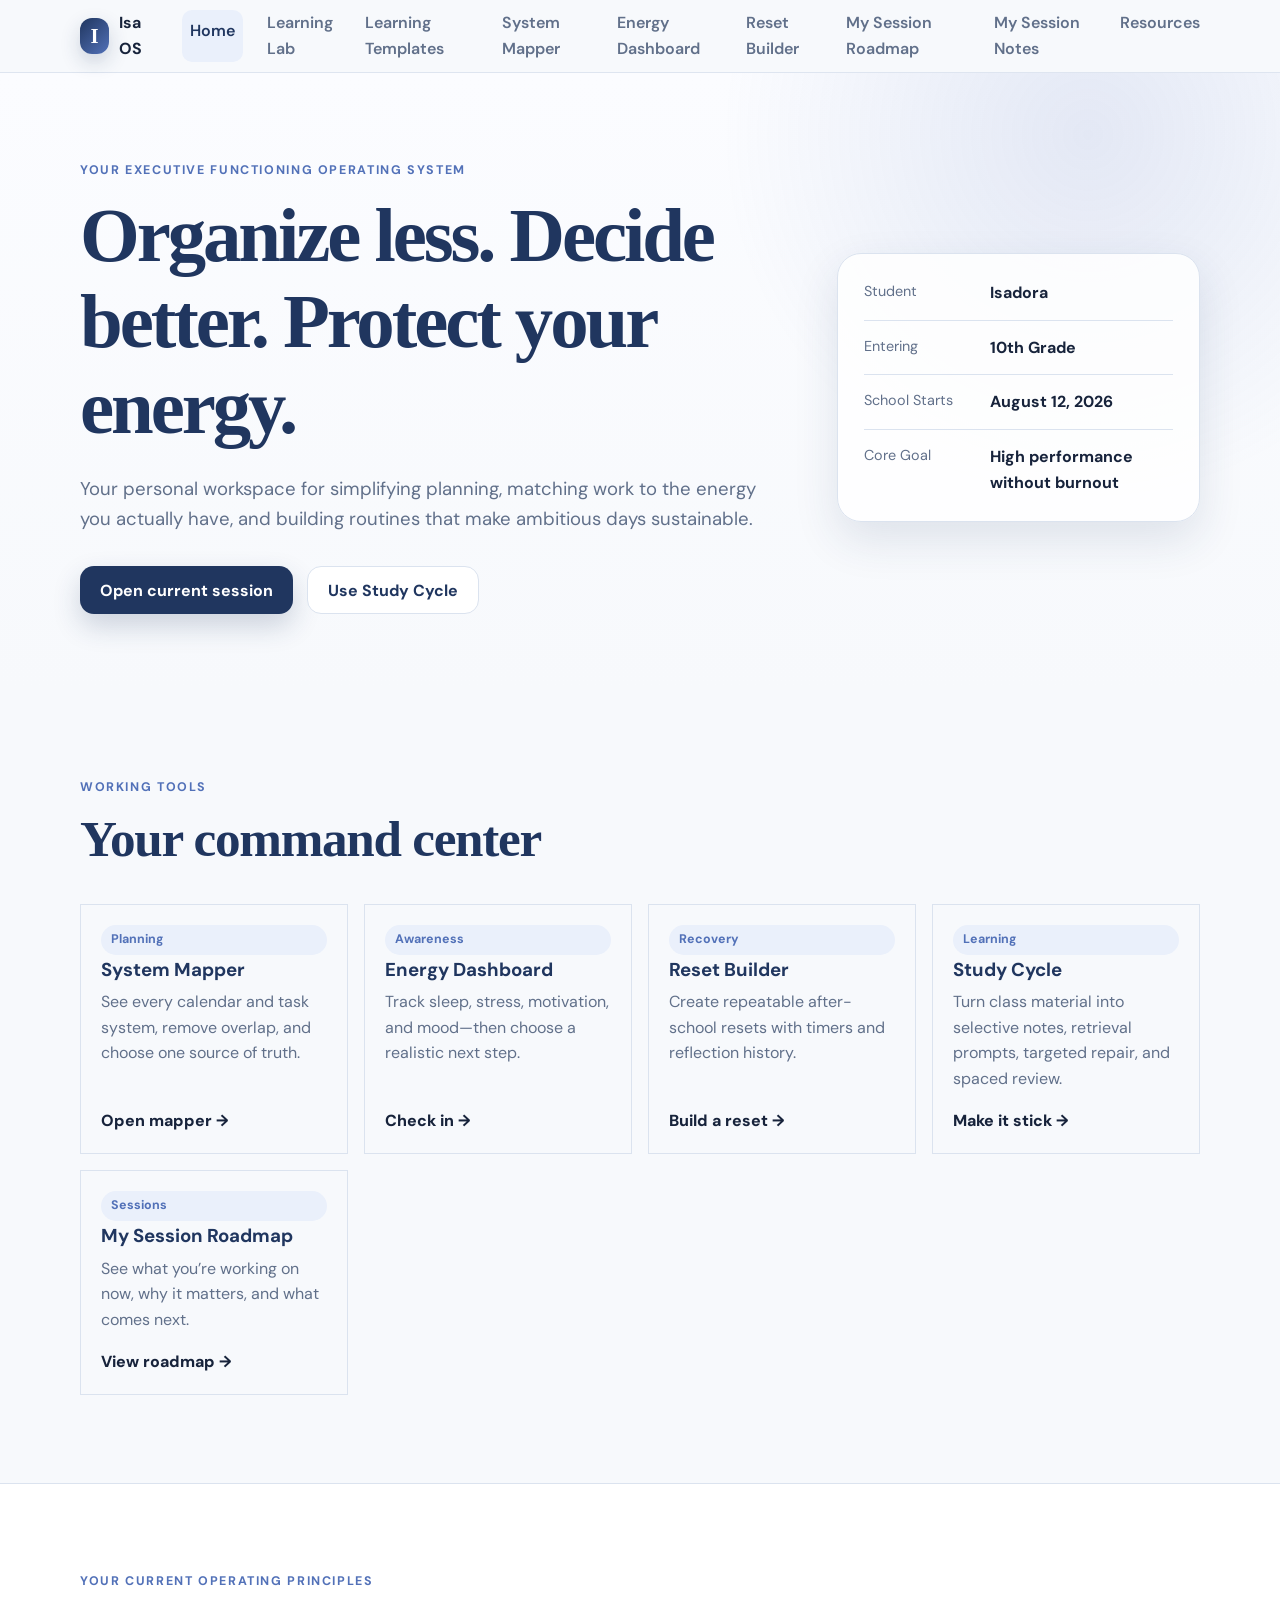
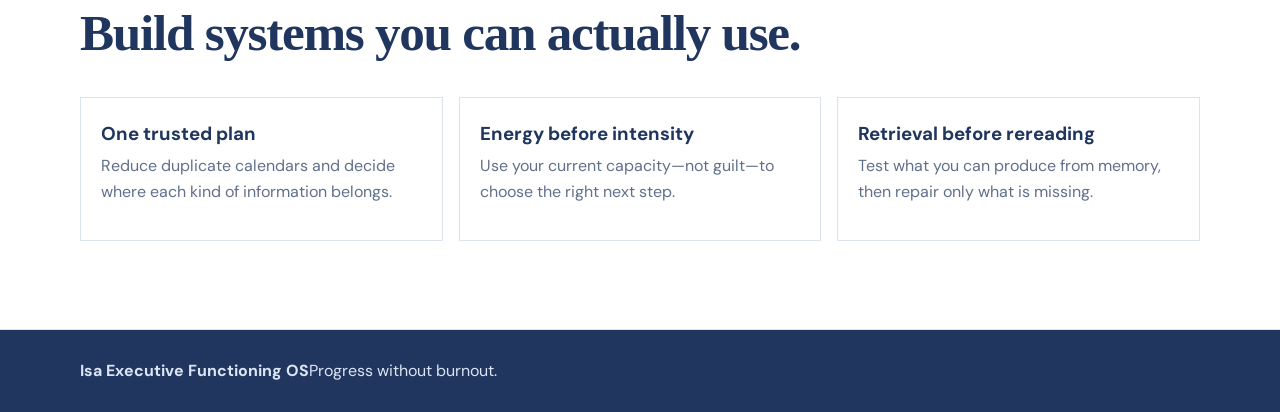
==== commit 72bea596: "Add Study Cycle to Isa command center" ====
--- a/index.html
+++ b/index.html
@@ -1 +1 @@
-<!doctype html><html lang="en"><head><meta charset="utf-8"><meta name="viewport" content="width=device-width,initial-scale=1"><meta name="description" content="Isadora's executive functioning operating system"><title>Isa Executive Functioning OS</title><link rel="preconnect" href="https://fonts.googleapis.com"><link rel="stylesheet" href="https://fonts.googleapis.com/css2?family=DM+Sans:wght@400;600;700;800&display=swap"><link rel="stylesheet" href="styles.css"><link rel="stylesheet" href="cards.css"><link rel="stylesheet" href="tools.css"><script src="theme.js"></script></head><body><div data-navigation></div><main><section class="hero"><div class="container hero-grid"><div><p class="eyebrow">Your Executive Functioning Operating System</p><h1>Organize less. Decide better. Protect your energy.</h1><p class="hero-copy">Your personal workspace for simplifying planning, matching work to the energy you actually have, and building routines that make ambitious days sustainable.</p><div class="hero-actions"><a class="button primary" href="energy-dashboard.html">Check my energy</a><a class="button secondary" href="system-mapper.html">Map my system</a></div></div><aside class="hero-card"><div class="profile-row"><span class="profile-label">Student</span><strong>Isadora</strong></div><div class="profile-row"><span class="profile-label">Entering</span><strong>10th Grade</strong></div><div class="profile-row"><span class="profile-label">School Starts</span><strong>August 12, 2026</strong></div><div class="profile-row"><span class="profile-label">Core Goal</span><strong>High performance without burnout</strong></div></aside></div></section><section class="section"><div class="container"><div class="section-heading"><p class="eyebrow">Working tools</p><h2>Your command center</h2></div><div class="card-grid"><a class="card tool-link" href="system-mapper.html"><span class="badge">Planning</span><h3>System Mapper</h3><p class="muted">See every calendar and task system, remove overlap, and choose one source of truth.</p><span class="arrow">Open mapper →</span></a><a class="card tool-link" href="energy-dashboard.html"><span class="badge">Awareness</span><h3>Energy Dashboard</h3><p class="muted">Track sleep, stress, motivation, and mood—then choose a realistic next step.</p><span class="arrow">Check in →</span></a><a class="card tool-link" href="reset-builder.html"><span class="badge">Recovery</span><h3>Reset Builder</h3><p class="muted">Create repeatable after-school resets with timers and reflection history.</p><span class="arrow">Build a reset →</span></a><a class="card tool-link" href="session-agendas.html"><span class="badge">Sessions</span><h3>My Session Roadmap</h3><p class="muted">See what you’re working on now, why it matters, and what comes next.</p><span class="arrow">View roadmap →</span></a></div></div></section><section class="section alt"><div class="container"><div class="section-heading"><p class="eyebrow">Your current operating principle</p><h2>Build a system that works on tired days.</h2></div><div class="card-grid"><article class="card"><h3>One trusted plan</h3><p class="muted">Reduce duplicate calendars and decide where each kind of information belongs.</p></article><article class="card"><h3>Energy before intensity</h3><p class="muted">Use your current capacity—not guilt—to choose the right next step.</p></article><article class="card"><h3>Done is a decision</h3><p class="muted">Save showcase effort for work that genuinely deserves it.</p></article></div></div></section></main><div data-footer></div><script src="navigation.js"></script><script src="common.js"></script></body></html>+<!doctype html><html lang="en"><head><meta charset="utf-8"><meta name="viewport" content="width=device-width,initial-scale=1"><meta name="description" content="Isadora's executive functioning operating system"><title>Isa Executive Functioning OS</title><link rel="preconnect" href="https://fonts.googleapis.com"><link rel="stylesheet" href="https://fonts.googleapis.com/css2?family=DM+Sans:wght@400;600;700;800&display=swap"><link rel="stylesheet" href="styles.css"><link rel="stylesheet" href="cards.css"><link rel="stylesheet" href="tools.css"><script src="theme.js"></script></head><body><div data-navigation></div><main><section class="hero"><div class="container hero-grid"><div><p class="eyebrow">Your Executive Functioning Operating System</p><h1>Organize less. Decide better. Protect your energy.</h1><p class="hero-copy">Your personal workspace for simplifying planning, matching work to the energy you actually have, and building routines that make ambitious days sustainable.</p><div class="hero-actions"><a class="button primary" href="session-agendas.html">Open current session</a><a class="button secondary" href="study-cycle.html">Use Study Cycle</a></div></div><aside class="hero-card"><div class="profile-row"><span class="profile-label">Student</span><strong>Isadora</strong></div><div class="profile-row"><span class="profile-label">Entering</span><strong>10th Grade</strong></div><div class="profile-row"><span class="profile-label">School Starts</span><strong>August 12, 2026</strong></div><div class="profile-row"><span class="profile-label">Core Goal</span><strong>High performance without burnout</strong></div></aside></div></section><section class="section"><div class="container"><div class="section-heading"><p class="eyebrow">Working tools</p><h2>Your command center</h2></div><div class="card-grid"><a class="card tool-link" href="system-mapper.html"><span class="badge">Planning</span><h3>System Mapper</h3><p class="muted">See every calendar and task system, remove overlap, and choose one source of truth.</p><span class="arrow">Open mapper →</span></a><a class="card tool-link" href="energy-dashboard.html"><span class="badge">Awareness</span><h3>Energy Dashboard</h3><p class="muted">Track sleep, stress, motivation, and mood—then choose a realistic next step.</p><span class="arrow">Check in →</span></a><a class="card tool-link" href="reset-builder.html"><span class="badge">Recovery</span><h3>Reset Builder</h3><p class="muted">Create repeatable after-school resets with timers and reflection history.</p><span class="arrow">Build a reset →</span></a><a class="card tool-link" href="study-cycle.html"><span class="badge">Learning</span><h3>Study Cycle</h3><p class="muted">Turn class material into selective notes, retrieval prompts, targeted repair, and spaced review.</p><span class="arrow">Make it stick →</span></a><a class="card tool-link" href="session-agendas.html"><span class="badge">Sessions</span><h3>My Session Roadmap</h3><p class="muted">See what you’re working on now, why it matters, and what comes next.</p><span class="arrow">View roadmap →</span></a></div></div></section><section class="section alt"><div class="container"><div class="section-heading"><p class="eyebrow">Your current operating principles</p><h2>Build systems you can actually use.</h2></div><div class="card-grid"><article class="card"><h3>One trusted plan</h3><p class="muted">Reduce duplicate calendars and decide where each kind of information belongs.</p></article><article class="card"><h3>Energy before intensity</h3><p class="muted">Use your current capacity—not guilt—to choose the right next step.</p></article><article class="card"><h3>Retrieval before rereading</h3><p class="muted">Test what you can produce from memory, then repair only what is missing.</p></article></div></div></section></main><div data-footer></div><script src="navigation.js"></script><script src="common.js"></script></body></html>
